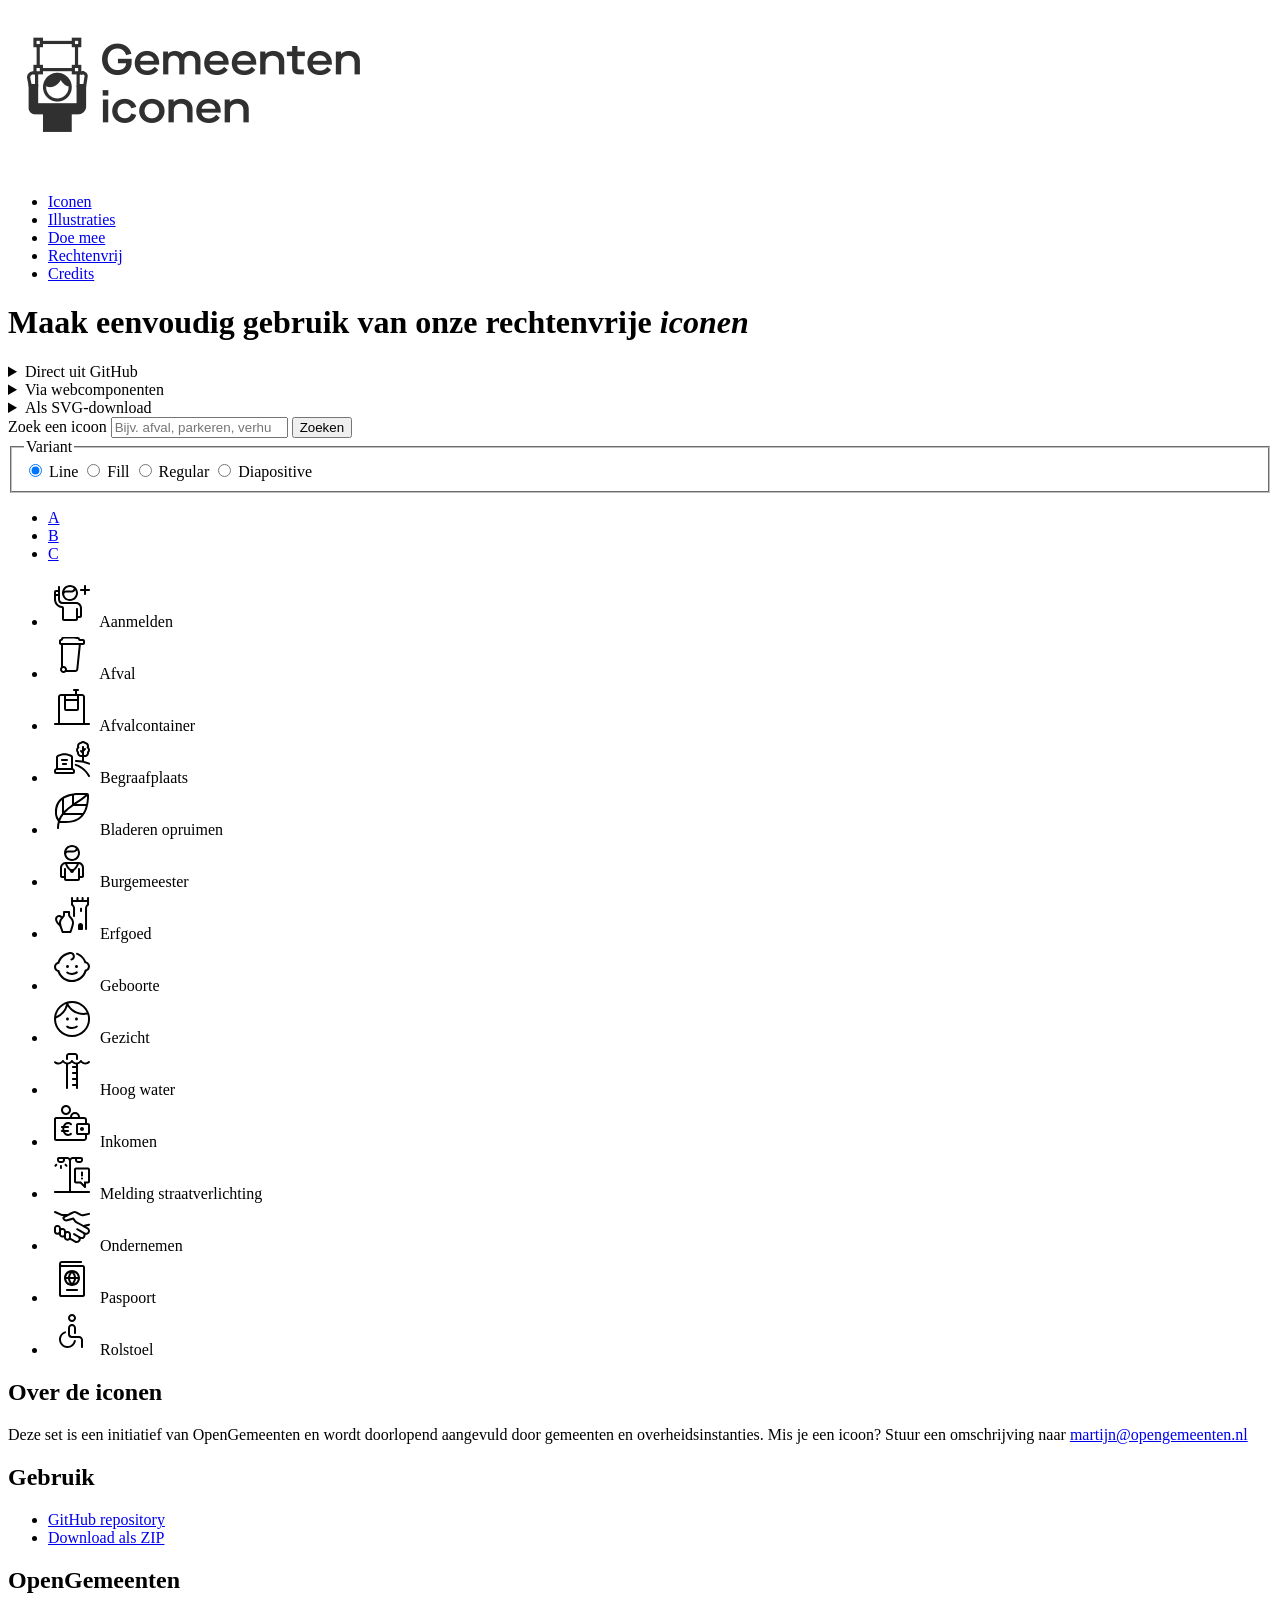
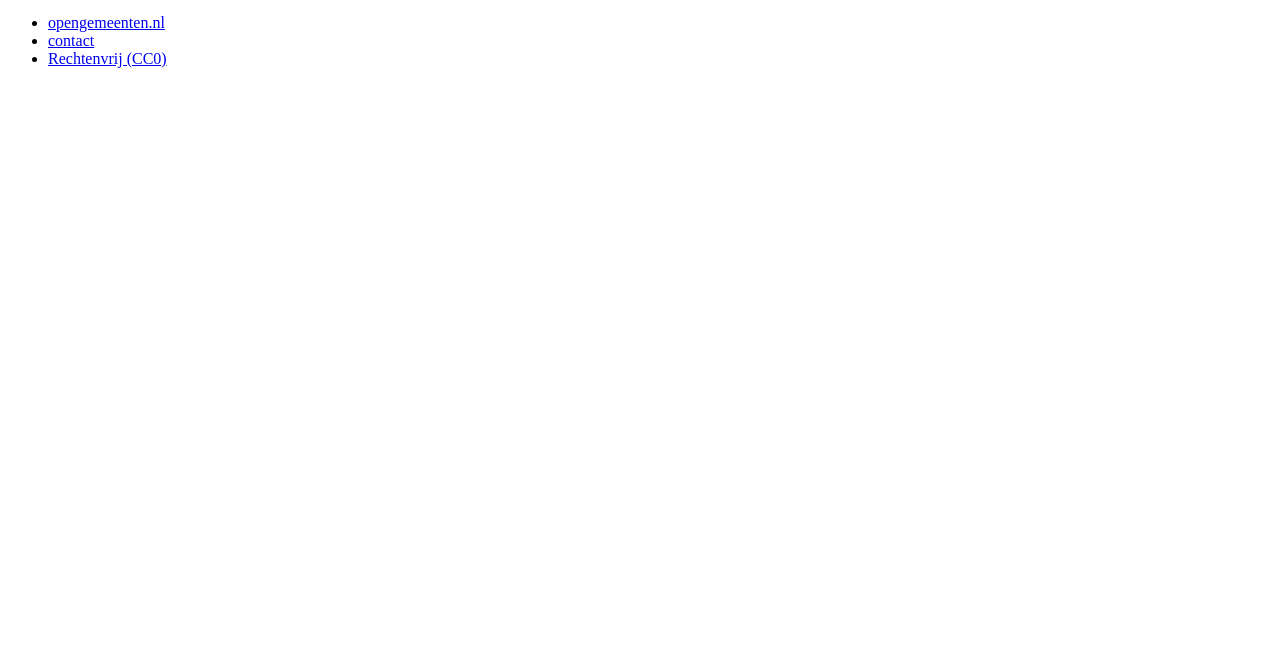
==== iconen.html @ 89c0265d "grote update - index heb ik alle iconen en illustraties toegvoegd - alle teksten en knoppen toegevoe" ====
<!DOCTYPE html>
<html lang="nl">
<head>
    <meta charset="UTF-8">
    <meta name="viewport" content="width=device-width, initial-scale=1.0">
    <title>Iconen</title>
        <meta name="description" content="Open en rechtenvrije iconenset voor Nederlandse gemeentelijke websites. 250 iconen in vier varianten.">
    <link rel="stylesheet" href="styles/styles.css">
    <script src="js/main.js" defer></script>
</head>

<body>

    <header> 
         <a href="index.html" class="logo-knop">
        <img src="assets/logo-gemeentenconen.png" alt="Gemeenten-Iconen">
    </a>
    <nav>
     <ul>
        <li><a href="iconen.html" aria-current="page">Iconen</a></li>
        <li><a href="illustraties.html">Illustraties</a></li>
        <li><a href="doe-mee.html">Doe mee</a></li>
        <li><a href="rechtenvrij.html">Rechtenvrij</a></li>
        <li><a href="credits.html">Credits</a></li>
     </ul>
    </nav>
   </header>

<main>
    <h1>Maak eenvoudig gebruik van onze rechtenvrije <em>iconen</em></h1>

    <section>
        <details>
            <summary>Direct uit GitHub</summary>
            <p>Ontwikkelaars kunnen iconen rechtstreeks uit de repository laden, waardoor de set altijd actueel blijft op websites.</p>
            <a href="https://github.com/OpenGemeenten/Iconenset/">Bekijk de repository</a>
        </details>

        <details>
            <summary>Via webcomponenten</summary>
            <p>Onder leiding van Frameless zijn er van de regular iconen webcomponenten gemaakt, waardoor deze eenvoudig te gebruiken zijn in Common Ground-projecten.</p>
            <a href="https://frameless.github.io/iconset-npm/">Bekijk de documentatie</a>
        </details>

        <details>
            <summary>Als SVG-download</summary>
            <p>Liever alles in één keer binnenhalen? Download de complete set als ZIP-bestand.</p>
            <a href="https://github.com/OpenGemeenten/Iconenset/archive/refs/heads/master.zip">Download de complete set</a>
        </details>
    </section>

    <form role="search">
        <label for="zoek">Zoek een icoon</label>
        <input type="search" id="zoek" name="zoek" placeholder="Bijv. afval, parkeren, verhuizen">
        <button type="submit">Zoeken</button>
    </form>

    <fieldset>
        <legend>Variant</legend>

        <label><input type="radio" name="variant" value="line" checked> Line</label>
        <label><input type="radio" name="variant" value="fill"> Fill</label>
        <label><input type="radio" name="variant" value="regular"> Regular</label>
        <label><input type="radio" name="variant" value="diapositive"> Diapositive</label>
    </fieldset>

    <section>

    <nav aria-label="Filter op beginletter">
        <ul>
            <li><a href="#letter-a">A</a></li>
            <li><a href="#letter-b">B</a></li>
            <li><a href="#letter-c">C</a></li>
        </ul>
    </nav>

    <ul class="icon-grid">

      <li id="letter-a">
        <img src="Iconenset-master/Svg/Line/Aanmelden.svg" alt="" width="48" height="48">
        <span>Aanmelden</span> 
      </li>

      <li>
        <img src="Iconenset-master/Svg/Line/Afval.svg" alt="" width="48" height="48">
        <span>Afval</span>
      </li>

      <li>
        <img src="Iconenset-master/Svg/Line/Afvalcontainer.svg" alt="" width="48" height="48">
        <span>Afvalcontainer</span>
      </li>

      <li>
        <img src="Iconenset-master/Svg/Line/Begraafplaats.svg" alt="" width="48" height="48">
        <span>Begraafplaats</span>
      </li>

      <li>
        <img src="Iconenset-master/Svg/Line/BladerenOpruimen.svg" alt="" width="48" height="48">
        <span>Bladeren opruimen</span>
      </li>

      <li>
        <img src="Iconenset-master/Svg/Line/Burgemeester.svg" alt="" width="48" height="48">
        <span>Burgemeester</span>
      </li>

      <li>
        <img src="Iconenset-master/Svg/Line/Erfgoed.svg" alt="" width="48" height="48">
        <span>Erfgoed</span>
      </li>

      <li>
        <img src="Iconenset-master/Svg/Line/Geboorte.svg" alt="" width="48" height="48">
        <span>Geboorte</span>
      </li>

      <li>
        <img src="Iconenset-master/Svg/Line/Gezicht.svg" alt="" width="48" height="48">
        <span>Gezicht</span>
      </li>

      <li>
        <img src="Iconenset-master/Svg/Line/HoogWater.svg" alt="" width="48" height="48">
        <span>Hoog water</span>
      </li>

      <li>
        <img src="Iconenset-master/Svg/Line/Inkomen.svg" alt="" width="48" height="48">
        <span>Inkomen</span>
      </li>

      <li>
        <img src="Iconenset-master/Svg/Line/MeldingStraatverlichting.svg" alt="" width="48" height="48">
        <span>Melding straatverlichting</span>
      </li>

      <li>
        <img src="Iconenset-master/Svg/Line/Ondernemen.svg" alt="" width="48" height="48">
        <span>Ondernemen</span>
      </li>

      <li>
        <img src="Iconenset-master/Svg/Line/Paspoort.svg" alt="" width="48" height="48">
        <span>Paspoort</span>
      </li>

      <li>
        <img src="Iconenset-master/Svg/Line/Rolstoel.svg" alt="" width="48" height="48">
        <span>Rolstoel</span>
      </li>
    </ul>
    </section>


    <dialog>
        <form method="dialog">
            <h2>Download <span>Icoon</span></h2>

            <fieldset>
                <legend>Variant</legend>
                <label><input type="radio" name="dl-variant" value="line" checked> Line</label>
                <label><input type="radio" name="dl-variant" value="fill"> Fill</label>
                <label><input type="radio" name="dl-variant" value="regular"> Regular</label>
                <label><input type="radio" name="dl-variant" value="diapositive"> Diapositive</label>
            </fieldset>

            <label for="dl-formaat">Formaat</label>
            <select id="dl-formaat" name="dl-formaat">
                <option value="svg">SVG</option>
                <option value="png-64">PNG 64px</option>
                <option value="png-128">PNG 128px</option>
            </select>

            <label for="dl-kleur">Kleur</label>
            <input type="color" id="dl-kleur" name="dl-kleur" value="#000000">

            <button type="submit">Download</button>
            <button type="submit">Annuleer</button>
        </form>
    </dialog>


</main>


<footer>

  <div>
    <h2>Over de iconen</h2>
    <p>Deze set is een initiatief van OpenGemeenten en wordt doorlopend aangevuld door gemeenten en overheidsinstanties. Mis je een icoon? Stuur een omschrijving naar <a href="mailto:martijn@opengemeenten.nl">martijn@opengemeenten.nl</a></p>
  </div>

  <div>
    <h2>Gebruik</h2>
    <ul>
      <li><a href="https://github.com/OpenGemeenten/Iconenset/">GitHub repository</a></li>
      <li><a href="https://github.com/OpenGemeenten/Iconenset/archive/refs/heads/master.zip">Download als ZIP</a></li>
    </ul>
  </div>

  <div>
    <h2>OpenGemeenten</h2>
    <ul>
      <li><a href="https://www.opengemeenten.nl/">opengemeenten.nl</a></li>
      <li><a href="https://www.opengemeenten.nl/contact">contact</a></li>
      <li><a href="https://www.gemeenteniconen.nl/rechtenvrij">Rechtenvrij (CC0)</a></li>
    </ul>
  </div>
  
  <div>
    <a href="https://github.com/OpenGemeenten/Iconenset/">
      <img src="assets/pngfind.com-github-logo-png-1766942.png" alt="OpenGemeenten Iconenset op GitHub">
    </a>
    
    

  </div>



</footer>

</body>


</html>
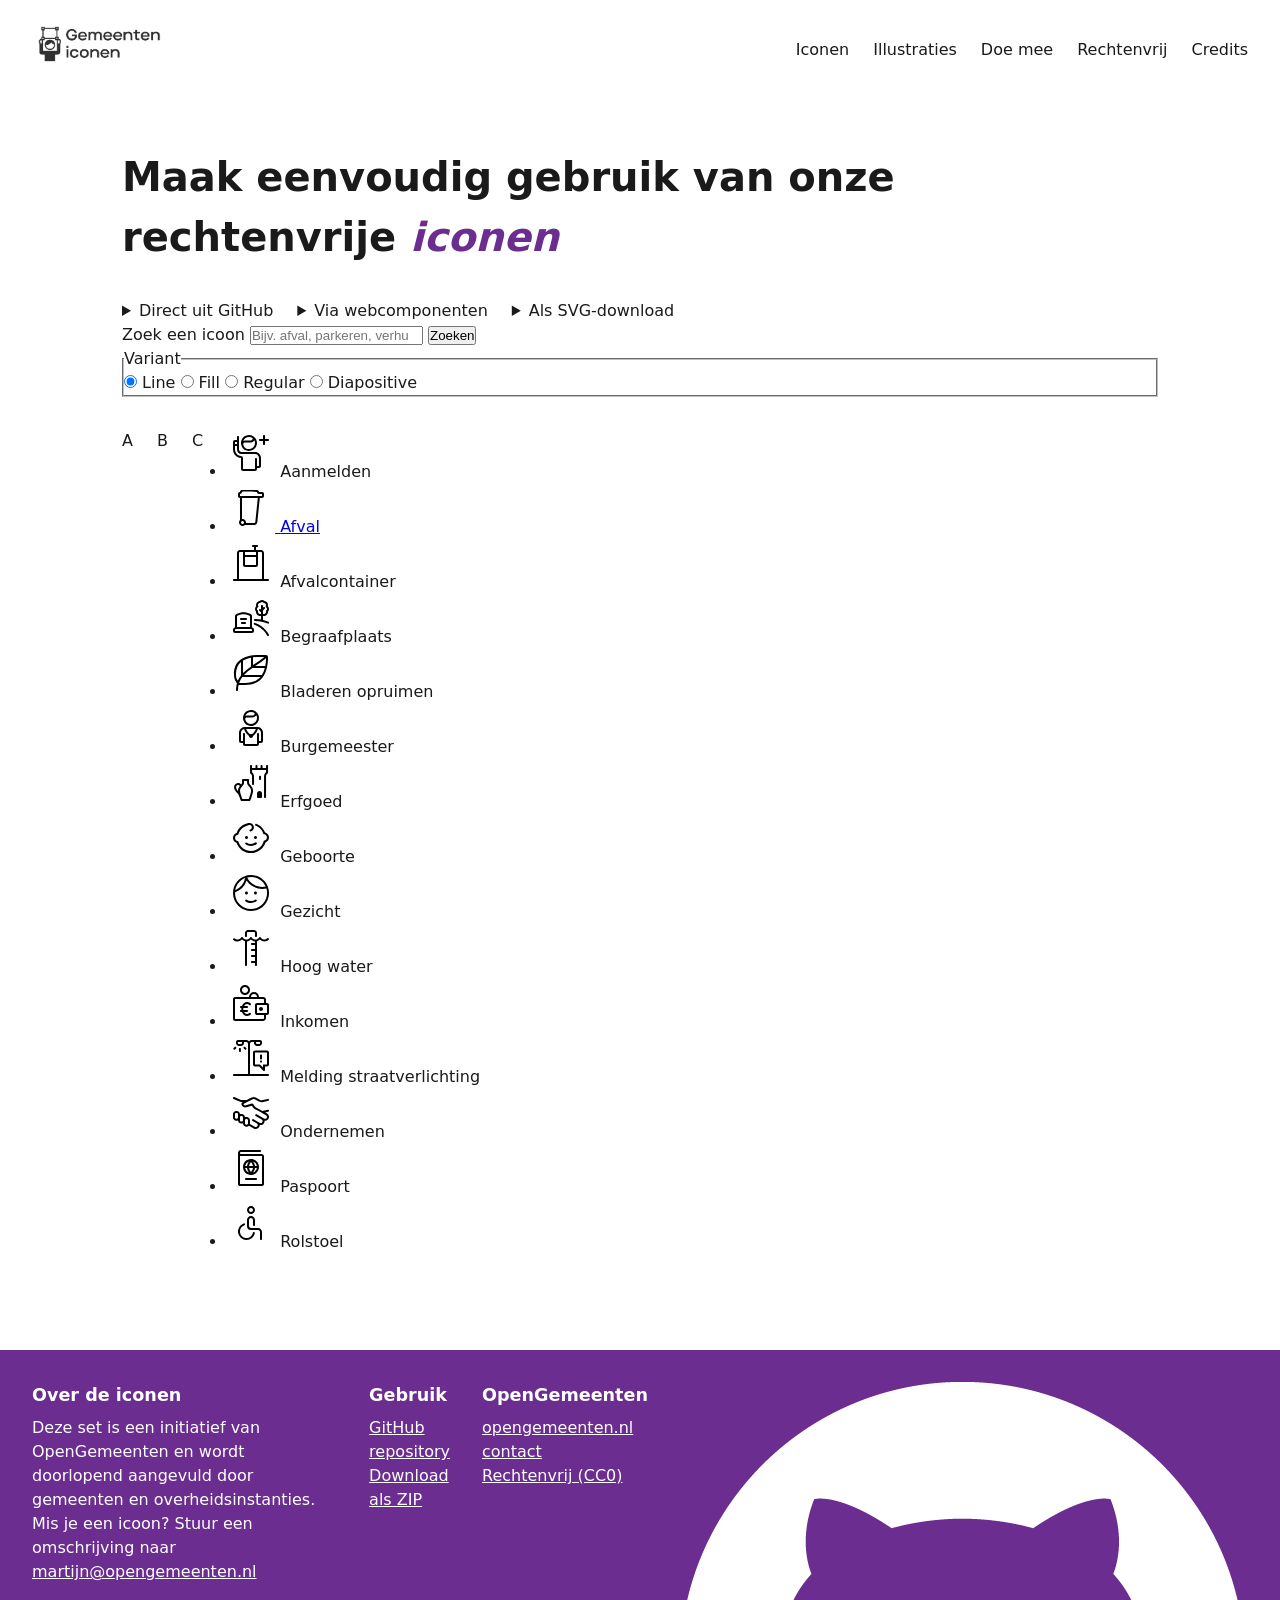
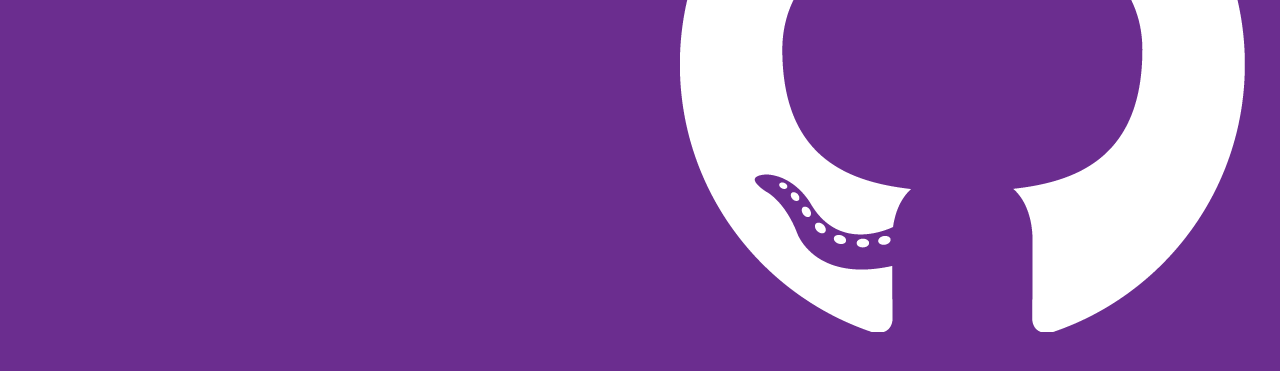
==== commit 555be3dc: "css van homepage ik heb de tekst, logo, plaatjes, lijsten alles toegevoegd en met css op de juist pl" ====
--- a/iconen.html
+++ b/iconen.html
@@ -76,14 +76,16 @@
 
     <ul class="icon-grid">
 
-      <li id="letter-a">
+      <li>
         <img src="Iconenset-master/Svg/Line/Aanmelden.svg" alt="" width="48" height="48">
         <span>Aanmelden</span> 
       </li>
 
-      <li>
+      <li id="letter-a">
+        <a href="icoon.html">
         <img src="Iconenset-master/Svg/Line/Afval.svg" alt="" width="48" height="48">
         <span>Afval</span>
+        </a>
       </li>
 
       <li>
@@ -154,7 +156,7 @@
     </section>
 
 
-    <dialog>
+    <dialog id="download-dialoog">
         <form method="dialog">
             <h2>Download <span>Icoon</span></h2>
 
--- a/styles/styles.css
+++ b/styles/styles.css
@@ -0,0 +1,141 @@
+/* CSS */
+
+* {
+    margin: 0;
+    padding: 0;
+    box-sizing: border-box;
+}
+
+:root {
+  --paars: #6b2d8f;
+  --wit: #ffffff;
+  --grijs: #f4f4f4;
+  --tekst: #1a1a1a;
+}
+
+body {
+    font-family: system-ui, -apple-system, BlinkMacSystemFont, 'Segoe UI', Roboto, Oxygen, Ubuntu, Cantarell, 'Open Sans', 'Helvetica Neue', sans-serif;
+    color: var(--tekst);
+    line-height: 1.5;
+}
+
+header {
+    display: flex;
+    align-items: center;
+    justify-content: space-between;
+    padding: 16px 32px;
+    background-color: var(--wit);
+}
+
+nav ul {
+    display: flex;
+    gap: 24px;
+    list-style: none;
+}
+
+nav li a {
+    text-decoration: none;
+    color: var(--tekst);
+}
+
+.logo-knop img {
+    height: 60px;
+    width: auto;
+}
+
+main {
+    max-width: 1100px;
+    margin: 0 auto;
+    padding: 48px 32px;
+}
+
+h1 {
+    font-size: 2.5rem;
+    margin-bottom: 16px;
+}
+
+h1 em { 
+    color: var(--paars);
+    font-size: normal;
+}
+
+section {
+    display: flex;
+    gap: 24px;
+    margin-top: 32px;
+}
+
+article {
+    flex: 1;
+    background-color: var(--grijs);
+    padding: 24px;
+    border-radius: 8px;
+}
+
+.voorbeeld-grid {
+  display: grid;
+  grid-template-columns: repeat(auto-fit, minmax(70px, 1fr));
+  gap: 12px;
+  list-style: none;
+  margin-top: 16px;
+}
+
+.voorbeeld-grid img {
+  width: 100%;
+  height: auto;
+}
+
+dl {
+  display: flex;
+  justify-content: space-around;
+  text-align: center;
+  margin-top: 48px;
+  padding: 32px;
+  background-color: var(--grijs);
+  border-radius: 8px;
+}
+
+dt {
+  font-size: 0.9rem;
+  color: #555;
+}
+
+
+/* de 250,4, svg, cc0 moeten boven de kleine tekst*/
+dd {
+  font-size: 2rem;
+  font-weight: bold;
+  color: var(--paars);
+}
+
+footer {
+  display: flex;
+  gap: 32px;
+  background-color: var(--paars);
+  color: var(--wit);
+  padding: 32px;
+  margin-top: 48px;
+}
+
+footer h2 {
+  font-size: 1.1rem;
+  margin-bottom: 8px;
+}
+
+footer a {
+  color: var(--wit);
+}
+
+footer ul {
+  list-style: none;
+}
+
+article > a {
+  display: inline-block;
+  margin-top: 12px;
+  padding: 8px 16px;
+  background-color: var(--paars);
+  color: var(--wit);
+  text-decoration: none;
+  border-radius: 4px;
+}
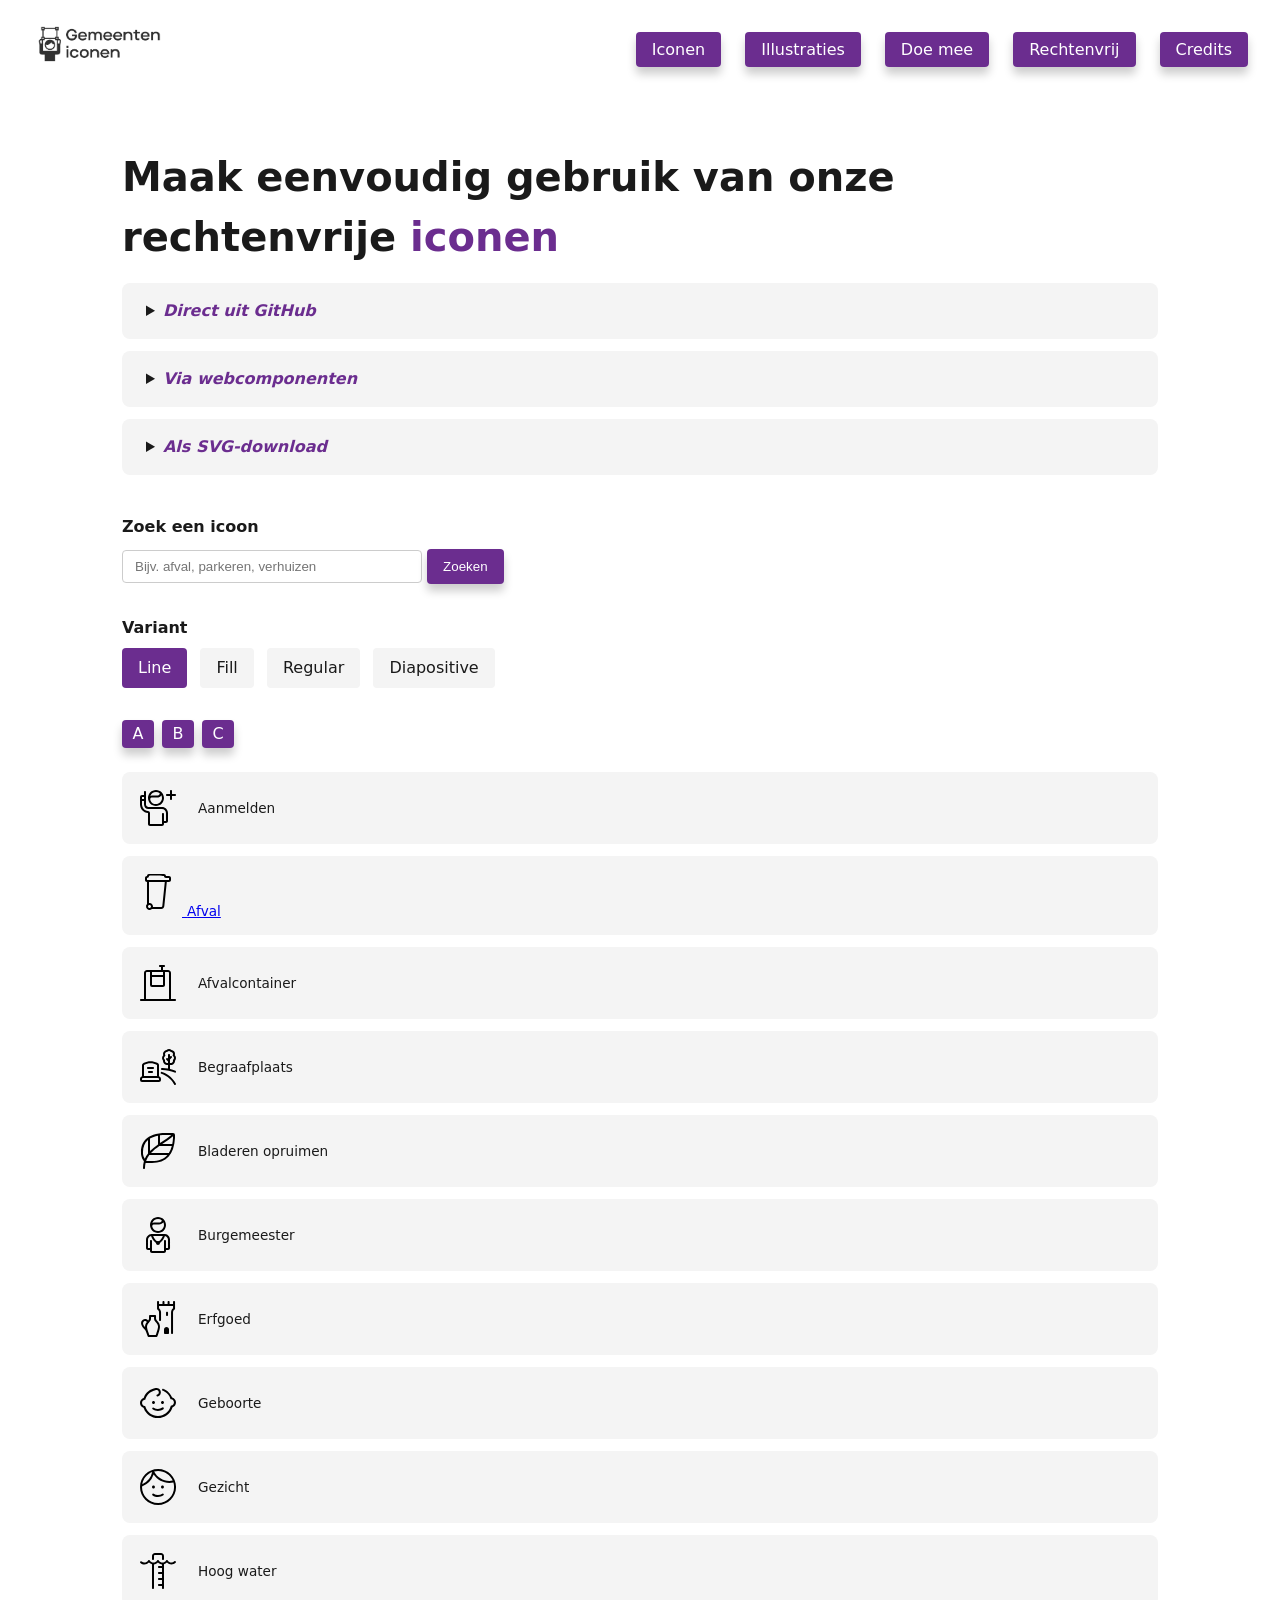
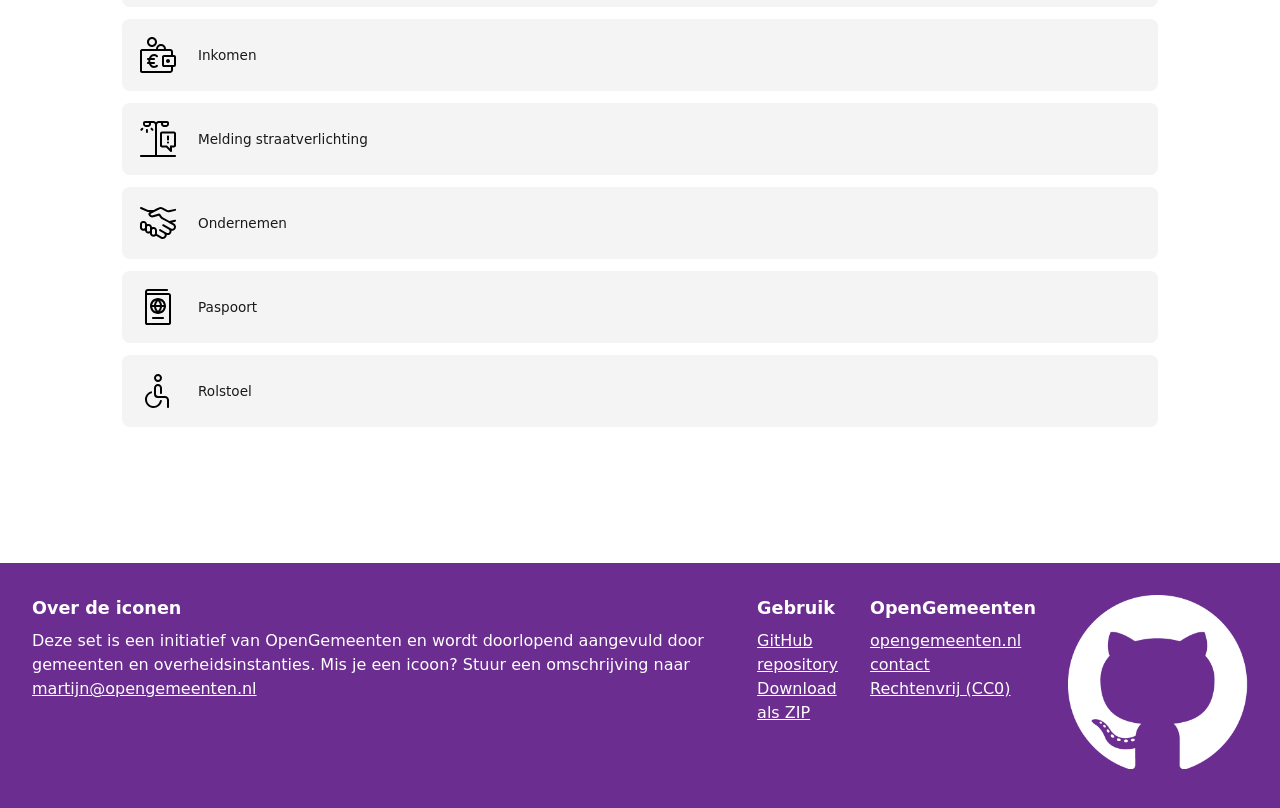
==== commit 2f84141c: "updates" ====
--- a/iconen.html
+++ b/iconen.html
@@ -31,19 +31,19 @@
 
     <section>
         <details>
-            <summary>Direct uit GitHub</summary>
+            <summary><em>Direct uit GitHub</em></summary>
             <p>Ontwikkelaars kunnen iconen rechtstreeks uit de repository laden, waardoor de set altijd actueel blijft op websites.</p>
             <a href="https://github.com/OpenGemeenten/Iconenset/">Bekijk de repository</a>
         </details>
 
         <details>
-            <summary>Via webcomponenten</summary>
+            <summary><em>Via webcomponenten</em></summary>
             <p>Onder leiding van Frameless zijn er van de regular iconen webcomponenten gemaakt, waardoor deze eenvoudig te gebruiken zijn in Common Ground-projecten.</p>
             <a href="https://frameless.github.io/iconset-npm/">Bekijk de documentatie</a>
         </details>
 
         <details>
-            <summary>Als SVG-download</summary>
+            <summary><em>Als SVG-download</em></summary>
             <p>Liever alles in één keer binnenhalen? Download de complete set als ZIP-bestand.</p>
             <a href="https://github.com/OpenGemeenten/Iconenset/archive/refs/heads/master.zip">Download de complete set</a>
         </details>
--- a/styles/styles.css
+++ b/styles/styles.css
@@ -1,78 +1,184 @@
-/* CSS */
-
+/* ===== Basis ===== */
 * {
-    margin: 0;
-    padding: 0;
-    box-sizing: border-box;
+  margin: 0;
+  padding: 0;
+  box-sizing: border-box;
 }
 
 :root {
   --paars: #6b2d8f;
+  --paars-donker: #4f2069;
   --wit: #ffffff;
   --grijs: #f4f4f4;
   --tekst: #1a1a1a;
+  --schaduw: 0 7px 10px rgba(0, 0, 0, 0.2);
 }
 
 body {
-    font-family: system-ui, -apple-system, BlinkMacSystemFont, 'Segoe UI', Roboto, Oxygen, Ubuntu, Cantarell, 'Open Sans', 'Helvetica Neue', sans-serif;
-    color: var(--tekst);
-    line-height: 1.5;
-}
-
+  font-family: system-ui, -apple-system, BlinkMacSystemFont, 'Segoe UI', Roboto, Oxygen, Ubuntu, Cantarell, 'Open Sans', 'Helvetica Neue', sans-serif;
+  color: var(--tekst);
+  line-height: 1.5;
+}
+
+/* ===== Header ===== */
 header {
-    display: flex;
-    align-items: center;
-    justify-content: space-between;
-    padding: 16px 32px;
-    background-color: var(--wit);
-}
-
-nav ul {
+  display: flex;
+  align-items: center;
+  justify-content: space-between;
+  flex-wrap: nowrap;
+  padding: 16px 32px;
+  background-color: var(--wit);
+
+  @media (max-width: 700px) {
+    flex-direction: column;
+    gap: 12px;
+  }
+}
+
+.logo-knop img {
+  height: 60px;
+  width: auto;
+}
+
+/* ===== Navigatie ===== */
+nav {
+  ul {
     display: flex;
     gap: 24px;
     list-style: none;
-}
-
-nav li a {
+  }
+
+  li a {
     text-decoration: none;
-    color: var(--tekst);
-}
-
-.logo-knop img {
-    height: 60px;
-    width: auto;
-}
-
+    color: var(--wit);
+    padding: 8px 16px;
+    background-color: var(--paars);
+    border-radius: 4px;
+    box-shadow: var(--schaduw);
+
+    &:hover {
+      background-color: var(--paars-donker);
+    }
+  }
+
+  /* Filter op beginletter */
+  &[aria-label="Filter op beginletter"] {
+    ul {
+      flex-wrap: wrap;
+      gap: 8px;
+      margin: 24px 0;
+
+      @media (max-width: 700px) {
+        justify-content: center;
+      }
+    }
+
+    a {
+      display: flex;
+      width: 28px;
+      height: 28px;
+      align-items: center;
+      justify-content: center;
+      background-color: var(--paars);
+      border-radius: 4px;
+      text-decoration: none;
+      color: var(--wit);
+
+      &:hover {
+        background-color: var(--paars-donker);
+        color: var(--wit);
+      }
+    }
+  }
+
+  /* Kruimelpad */
+  &[aria-label="Kruimelpad"] {
+    margin-bottom: 24px;
+
+    a {
+      color: var(--paars);
+      text-decoration: none;
+
+      &:hover {
+        text-decoration: underline;
+      }
+    }
+  }
+}
+
+/* ===== Main ===== */
 main {
-    max-width: 1100px;
-    margin: 0 auto;
-    padding: 48px 32px;
+  max-width: 1100px;
+  margin: 0 auto;
+  padding: 48px 32px;
+
+  section {
+    margin-bottom: 40px;
+
+    h2 {
+      margin-bottom: 12px;
+      padding-bottom: 8px;
+      border-bottom: 2px solid var(--grijs);
+    }
+
+    h3 {
+      margin-top: 16px;
+      margin-bottom: 8px;
+    }
+  }
 }
 
 h1 {
-    font-size: 2.5rem;
-    margin-bottom: 16px;
-}
-
-h1 em { 
+  font-size: 2.5rem;
+  margin-bottom: 16px;
+
+  em {
     color: var(--paars);
-    font-size: normal;
-}
-
-section {
-    display: flex;
-    gap: 24px;
-    margin-top: 32px;
+    font-style: normal;
+  }
+}
+
+/* ===== Kaarten ===== */
+.kaarten-sectie {
+  display: flex;
+  gap: 24px;
+  margin-top: 32px;
+
+  @media (max-width: 700px) {
+    flex-direction: column;
+  }
 }
 
 article {
-    flex: 1;
-    background-color: var(--grijs);
-    padding: 24px;
-    border-radius: 8px;
-}
-
-.voorbeeld-grid {
+  flex: 1;
+  background-color: var(--grijs);
+  padding: 24px;
+  border-radius: 8px;
+  box-shadow: var(--schaduw);
+
+  p {
+    min-height: 110px;
+  }
+
+  & > a {
+    display: inline-block;
+    margin-top: 12px;
+    padding: 8px 16px;
+    background-color: var(--paars);
+    color: var(--grijs);
+    text-decoration: none;
+    border-radius: 4px;
+    box-shadow: var(--schaduw);
+
+    &:hover {
+      background-color: var(--paars-donker);
+    }
+  }
+}
+
+/* ===== Grids op de homepage ===== */
+.iconen-grid,
+.illustraties-grid {
   display: grid;
   grid-template-columns: repeat(auto-fit, minmax(70px, 1fr));
   gap: 12px;
@@ -80,11 +186,26 @@
   margin-top: 16px;
 }
 
-.voorbeeld-grid img {
+.iconen-grid {
+  img {
+    width: 80%;
+    height: auto;
+  }
+
+  span {
+    font-size: 0.8rem;
+    color: #666;
+  }
+}
+
+.illustraties-grid img {
   width: 100%;
-  height: auto;
-}
-
+  height: 100px;
+  object-fit: cover;
+  border-radius: 4px;
+}
+
+/* ===== Statistieken ===== */
 dl {
   display: flex;
   justify-content: space-around;
@@ -93,21 +214,272 @@
   padding: 32px;
   background-color: var(--grijs);
   border-radius: 8px;
-}
-
-dt {
-  font-size: 0.9rem;
-  color: #555;
-}
-
-
-/* de 250,4, svg, cc0 moeten boven de kleine tekst*/
-dd {
-  font-size: 2rem;
-  font-weight: bold;
-  color: var(--paars);
-}
-
+  box-shadow: var(--schaduw);
+
+  @media (max-width: 700px) {
+    flex-wrap: wrap;
+    gap: 24px;
+  }
+
+  & > div {
+    display: flex;
+    flex-direction: column-reverse;
+    background: none;
+    border: none;
+  }
+
+  dt {
+    font-size: 0.9rem;
+    color: #555;
+  }
+
+  dd {
+    font-size: 2rem;
+    font-weight: bold;
+    color: var(--paars);
+  }
+}
+
+/* ===== Details / FAQ ===== */
+details {
+  background-color: var(--grijs);
+  padding: 16px 24px;
+  border-radius: 8px;
+  margin-bottom: 12px;
+
+  summary {
+    font-weight: bold;
+    cursor: pointer;
+  }
+
+  em{ 
+    color: #6b2d8f;
+  }
+
+  p {
+    margin-top: 12px;
+  }
+}
+
+/* ===== Zoeken ===== */
+form[role="search"] {
+  margin: 32px 0;
+
+  label {
+    display: block;
+    font-weight: bold;
+    margin-bottom: 10px;
+  }
+
+  input {
+    padding: 8px 12px;
+    border: 1px solid #ccc;
+    border-radius: 4px;
+    width: 300px;
+    max-width: 100%;
+  }
+
+  button {
+    padding: 10px 16px;
+    background-color: var(--paars);
+    color: var(--wit);
+    border: none;
+    border-radius: 4px;
+    cursor: pointer;
+    box-shadow: var(--schaduw);
+  }
+}
+
+/* ===== Filter (radio's) ===== */
+fieldset {
+  border: none;
+  margin: 24px 0;
+
+  legend {
+    font-weight: bold;
+    margin-bottom: 8px;
+  }
+
+  label {
+    display: inline-block;
+    padding: 8px 16px;
+    background-color: var(--grijs);
+    border-radius: 4px;
+    margin-right: 8px;
+    margin-bottom: 8px;
+    cursor: pointer;
+
+    &:has(input:checked) {
+      background-color: var(--paars);
+      color: var(--wit);
+    }
+  }
+
+  input[type="radio"] {
+    display: none;
+  }
+}
+
+/* ===== Iconenlijst: onder elkaar ===== */
+.icon-grid {
+  display: flex;
+  flex-direction: column;
+  gap: 12px;
+  list-style: none;
+  margin-top: 24px;
+
+  li {
+    display: flex;
+    align-items: center;
+    gap: 16px;
+    padding: 12px;
+    background-color: var(--grijs);
+    border-radius: 8px;
+  }
+
+  img {
+    width: 48px;
+    height: 48px;
+    flex-shrink: 0;
+  }
+
+  span {
+    font-size: 0.85rem;
+  }
+}
+
+/* ===== Paginering ===== */
+.paginering {
+  display: flex;
+  justify-content: center;
+  align-items: center;
+  gap: 16px;
+  margin-top: 24px;
+
+  button {
+    padding: 8px 16px;
+    background-color: var(--paars);
+    color: var(--wit);
+    border: none;
+    border-radius: 4px;
+    cursor: pointer;
+
+    &:hover:not(:disabled) {
+      background-color: var(--paars-donker);
+    }
+
+    &:disabled {
+      opacity: 0.4;
+      cursor: not-allowed;
+    }
+  }
+}
+
+/* ===== Dialog ===== */
+dialog {
+  border: none;
+  border-radius: 8px;
+  padding: 24px;
+  max-width: 400px;
+  box-shadow: 0 10px 30px rgba(0, 0, 0, 0.2);
+
+  &::backdrop {
+    background-color: rgba(0, 0, 0, 0.5);
+  }
+
+  h2 {
+    margin-bottom: 16px;
+  }
+
+  label {
+    display: block;
+    margin-top: 12px;
+    margin-bottom: 4px;
+    font-weight: bold;
+  }
+
+  select,
+  input[type="color"] {
+    padding: 8px;
+    border: 1px solid #ccc;
+    border-radius: 4px;
+    width: 100%;
+  }
+
+  button {
+    margin-top: 20px;
+    margin-right: 8px;
+    padding: 8px 16px;
+    border: none;
+    border-radius: 4px;
+    background-color: var(--paars);
+    color: var(--wit);
+    cursor: pointer;
+  }
+}
+
+/* ===== Variantenpagina ===== */
+.varianten-vergelijk {
+  display: grid;
+  grid-template-columns: repeat(auto-fit, minmax(100px, 1fr));
+  gap: 16px;
+  list-style: none;
+
+  li {
+    display: flex;
+    flex-direction: column;
+    align-items: center;
+    padding: 16px;
+    background-color: var(--grijs);
+    border-radius: 8px;
+  }
+
+  img {
+    width: 64px;
+    height: 64px;
+  }
+
+  span {
+    margin-top: 8px;
+    font-weight: bold;
+  }
+}
+
+#toegankelijkheid-advies {
+  margin-top: 16px;
+  padding: 12px 16px;
+  background-color: var(--grijs);
+  border-left: 4px solid var(--paars);
+  border-radius: 4px;
+}
+
+#embed-code {
+  width: 100%;
+  margin-top: 8px;
+  padding: 12px;
+  font-family: monospace;
+  background-color: var(--tekst);
+  color: #d4d4d4;
+  border: none;
+  border-radius: 4px;
+  resize: vertical;
+}
+
+#kopieer-embed {
+  margin-top: 12px;
+  padding: 8px 16px;
+  background-color: var(--paars);
+  color: var(--wit);
+  border: none;
+  border-radius: 4px;
+  cursor: pointer;
+
+  &:hover {
+    background-color: var(--paars-donker);
+  }
+}
+
+/* ===== Footer ===== */
 footer {
   display: flex;
   gap: 32px;
@@ -115,27 +487,22 @@
   color: var(--wit);
   padding: 32px;
   margin-top: 48px;
-}
-
-footer h2 {
-  font-size: 1.1rem;
-  margin-bottom: 8px;
-}
-
-footer a {
-  color: var(--wit);
-}
-
-footer ul {
-  list-style: none;
-}
-
-article > a {
-  display: inline-block;
-  margin-top: 12px;
-  padding: 8px 16px;
-  background-color: var(--paars);
-  color: var(--wit);
-  text-decoration: none;
-  border-radius: 4px;
+
+  img {
+    width: 180px;
+    height: auto;
+  }
+
+  h2 {
+    font-size: 1.1rem;
+    margin-bottom: 8px;
+  }
+
+  a {
+    color: var(--wit);
+  }
+
+  ul {
+    list-style: none;
+  }
 }
